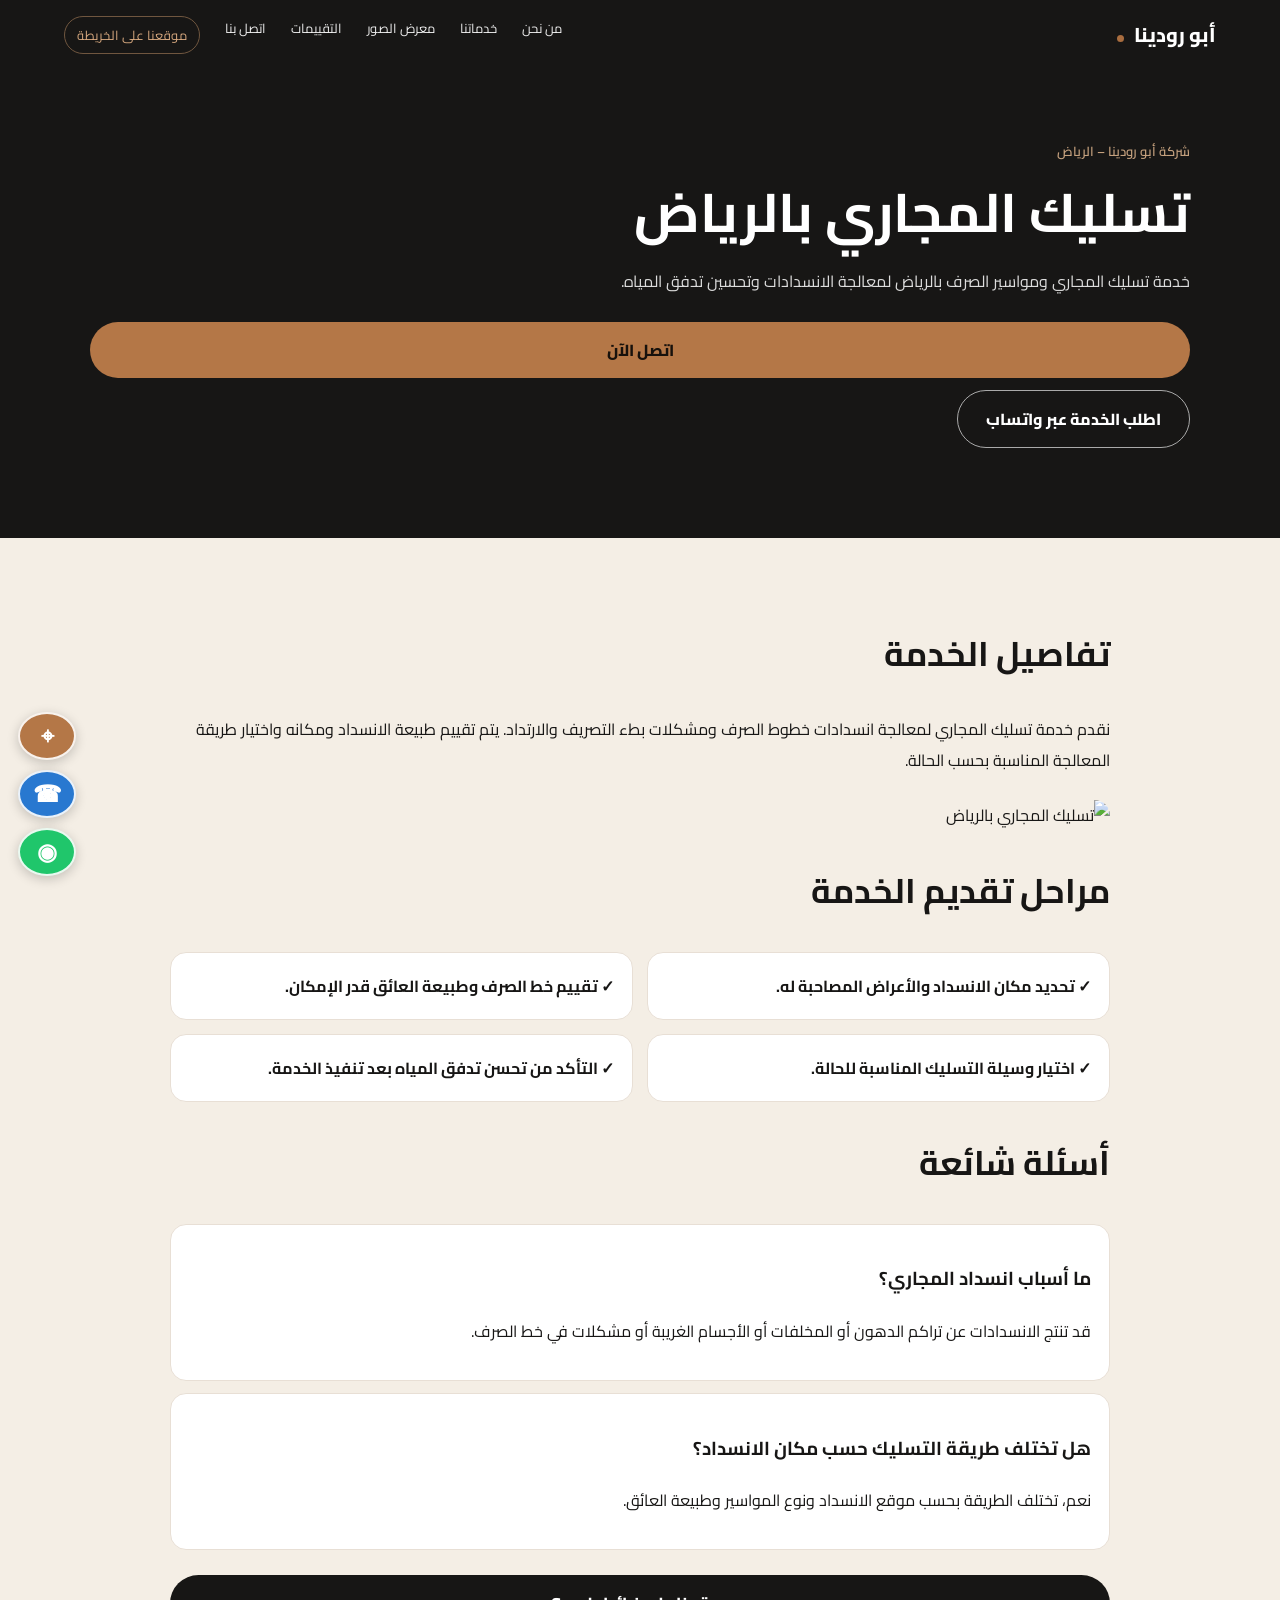
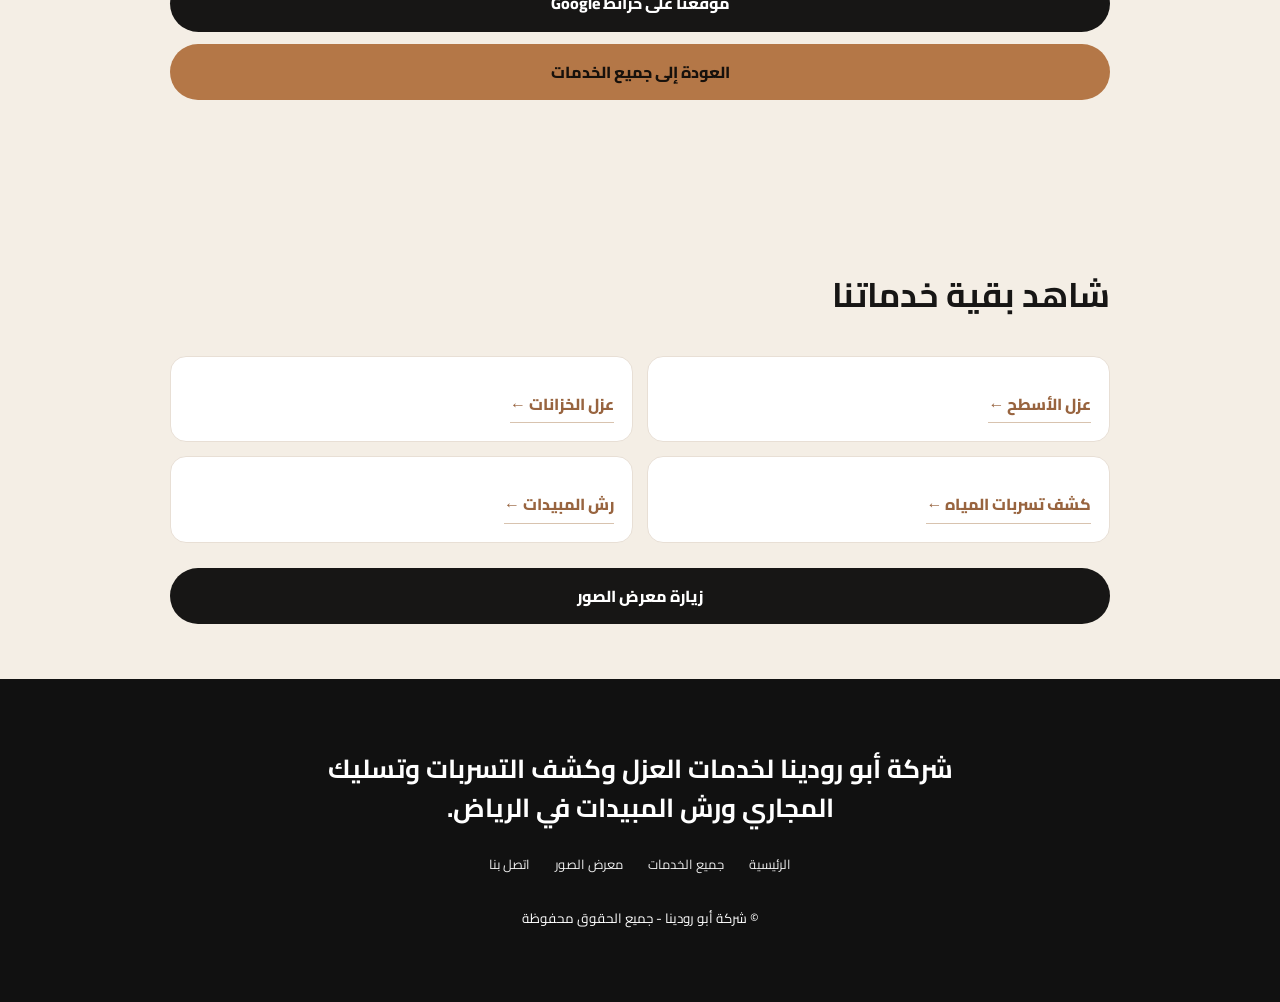
==== drain-unblocking.html @ 05615847 "Add files via upload" ====
<!doctype html><html lang="ar" dir="rtl"><head><meta charset="utf-8"><meta name="viewport" content="width=device-width,initial-scale=1"><meta name="description" content="خدمة تسليك المجاري ومواسير الصرف بالرياض لمعالجة الانسدادات وتحسين تدفق المياه."><meta name="robots" content="index,follow"><title>تسليك مجاري بالرياض | شركة أبو رودينا</title><link rel="canonical" href="drain-unblocking.html"><link rel="preconnect" href="https://fonts.googleapis.com"><link rel="preconnect" href="https://fonts.gstatic.com" crossorigin><link href="https://fonts.googleapis.com/css2?family=Cairo:wght@400;500;600;700;800&display=swap" rel="stylesheet"><link rel="stylesheet" href="style.css"></head><body><header class="top"><a class="brand" href="index.html">أبو رودينا <i></i></a><button class="menu" aria-label="القائمة" onclick="document.querySelector('.nav').classList.toggle('show')">☰</button><nav class="nav"><a href="index.html#about">من نحن</a><a href="index.html#services">خدماتنا</a><a href="gallery.html">معرض الصور</a><a href="index.html#reviews">التقييمات</a><a href="index.html#contact">اتصل بنا</a><a class="nav-map" href="https://maps.app.goo.gl/2S4FgD38tstgcXM7A?g_st=ac" target="_blank" rel="noopener">موقعنا على الخريطة</a></nav></header><main><section class="service-hero"><span class="eyebrow">شركة أبو رودينا – الرياض</span><h1>تسليك المجاري بالرياض</h1><p>خدمة تسليك المجاري ومواسير الصرف بالرياض لمعالجة الانسدادات وتحسين تدفق المياه.</p><div class="service-cta"><a class="btn gold" href="tel:+966548781454">اتصل الآن</a><a class="btn outline" href="https://wa.me/966548781454?text=%D8%A7%D9%84%D8%B3%D9%84%D8%A7%D9%85%20%D8%B9%D9%84%D9%8A%D9%83%D9%85%D8%8C%20%D8%A3%D8%B1%D9%8A%D8%AF%20%D8%A7%D9%84%D8%A7%D8%B3%D8%AA%D9%81%D8%B3%D8%A7%D8%B1%20%D8%B9%D9%86%20%D8%AA%D8%B3%D9%84%D9%8A%D9%83%20%D8%A7%D9%84%D9%85%D8%AC%D8%A7%D8%B1%D9%8A%20%D8%A8%D8%A7%D9%84%D8%B1%D9%8A%D8%A7%D8%B6" target="_blank" rel="noopener">اطلب الخدمة عبر واتساب</a></div></section><section class="service-content"><h2>تفاصيل الخدمة</h2><p>نقدم خدمة تسليك المجاري لمعالجة انسدادات خطوط الصرف ومشكلات بطء التصريف والارتداد. يتم تقييم طبيعة الانسداد ومكانه واختيار طريقة المعالجة المناسبة بحسب الحالة.</p><img class="service-photo" src="https://images.unsplash.com/photo-1585704032915-c3400ca199e7?auto=format&fit=crop&w=1400&q=85" alt="تسليك المجاري بالرياض" loading="lazy"><h2>مراحل تقديم الخدمة</h2><div class="service-points"><article><strong>✓ تحديد مكان الانسداد والأعراض المصاحبة له.</strong></article><article><strong>✓ تقييم خط الصرف وطبيعة العائق قدر الإمكان.</strong></article><article><strong>✓ اختيار وسيلة التسليك المناسبة للحالة.</strong></article><article><strong>✓ التأكد من تحسن تدفق المياه بعد تنفيذ الخدمة.</strong></article></div><h2>أسئلة شائعة</h2><article class="faq-item"><h3>ما أسباب انسداد المجاري؟</h3><p>قد تنتج الانسدادات عن تراكم الدهون أو المخلفات أو الأجسام الغريبة أو مشكلات في خط الصرف.</p></article><article class="faq-item"><h3>هل تختلف طريقة التسليك حسب مكان الانسداد؟</h3><p>نعم، تختلف الطريقة بحسب موقع الانسداد ونوع المواسير وطبيعة العائق.</p></article><div class="service-cta"><a class="btn dark" href="https://maps.app.goo.gl/2S4FgD38tstgcXM7A?g_st=ac" target="_blank" rel="noopener">موقعنا على خرائط Google</a><a class="btn gold" href="index.html#services">العودة إلى جميع الخدمات</a></div></section><section class="service-content related-services"><h2>شاهد بقية خدماتنا</h2><div class="service-points"><article><a class="service-link" href="roof-insulation.html">عزل الأسطح ←</a></article><article><a class="service-link" href="tank-insulation.html">عزل الخزانات ←</a></article><article><a class="service-link" href="water-leak-detection.html">كشف تسربات المياه ←</a></article><article><a class="service-link" href="pesticide-spraying.html">رش المبيدات ←</a></article></div><a class="btn dark" href="gallery.html">زيارة معرض الصور</a></section></main><footer><h2>شركة أبو رودينا لخدمات العزل وكشف التسربات وتسليك المجاري ورش المبيدات في الرياض.</h2><div class="footer-links"><a href="index.html">الرئيسية</a><a href="index.html#services">جميع الخدمات</a><a href="gallery.html">معرض الصور</a><a href="index.html#contact">اتصل بنا</a></div><small>© شركة أبو رودينا - جميع الحقوق محفوظة</small></footer><a class="float phone" href="tel:+966548781454" aria-label="اتصل الآن">☎</a><a class="float whatsapp" href="https://wa.me/966548781454" target="_blank" rel="noopener" aria-label="واتساب">◉</a><a class="float map" href="https://maps.app.goo.gl/2S4FgD38tstgcXM7A?g_st=ac" target="_blank" rel="noopener" aria-label="موقعنا على الخريطة">⌖</a><script src="script.js"></script></body></html>
---- style.css ----
:root{--cream:#f4eee5;--ink:#171615;--gold:#a96d3f;--muted:#77716b}*{box-sizing:border-box}html{scroll-behavior:smooth}body{margin:0;font-family:'Cairo',sans-serif;background:var(--cream);color:var(--ink);line-height:1.9}.top{height:70px;background:#171615;color:white;display:flex;align-items:center;justify-content:space-between;padding:0 6%;position:sticky;top:0;z-index:20}.brand{font-size:20px;font-weight:800;color:white;text-decoration:none}.brand i{display:inline-block;width:7px;height:7px;border-radius:50%;background:var(--gold);margin-right:6px}.nav{display:flex;gap:25px}.nav a,footer a{color:#eee;text-decoration:none;font-size:13px}.menu{display:none;background:none;border:1px solid #777;color:white;border-radius:50%;padding:8px}.hero{min-height:850px;position:relative;background:#28231f url('https://images.unsplash.com/photo-1584622650111-993a426fbf0a?auto=format&fit=crop&w=1800&q=90') center/cover;color:white}.hero-shade{position:absolute;inset:0;background:linear-gradient(90deg,rgba(0,0,0,.72),rgba(0,0,0,.55)),linear-gradient(0deg,rgba(0,0,0,.45),transparent)}.hero-inner{position:relative;max-width:1180px;margin:auto;padding:95px 7% 65px;text-align:right}.eyebrow{font-size:13px;color:#c5a17e;font-weight:600}.hero h1{font-size:clamp(42px,6vw,72px);line-height:1.25;margin:24px 0 18px;font-weight:500}.hero-inner>p{max-width:570px;color:#ddd;font-size:16px}.actions{display:flex;gap:12px;margin:28px 0 35px}.btn{display:inline-flex;justify-content:center;align-items:center;border:0;border-radius:40px;padding:13px 28px;font-family:inherit;font-weight:800;text-decoration:none;cursor:pointer}.light{background:#f5efe7;color:#211e1b}.outline{border:1px solid #aaa;color:white}.gold{background:#b47747;color:#17110c;width:100%;font-size:16px}.dark{background:#171615;color:white;width:100%}.request{background:rgba(18,17,16,.88);border:1px solid #4a4540;border-radius:24px;padding:24px;max-width:490px}.request h2{margin:0;font-size:25px}.request p{color:#aaa;font-size:13px;margin:0 0 18px}.request input,.request select,.contact-form input,.contact-form textarea{width:100%;border:1px solid #d4cec6;border-radius:15px;padding:14px;margin:6px 0;background:#f2eee8;font-family:inherit;text-align:right}.section{padding:95px max(7%,calc((100% - 1120px)/2))}.about{display:grid;grid-template-columns:1fr 1.1fr;gap:55px;align-items:center}.about-img{min-height:470px;border-radius:30px;background:url('https://images.unsplash.com/photo-1504307651254-35680f356dfd?auto=format&fit=crop&w=1000&q=85') center/cover}.section h2{font-size:clamp(28px,3.2vw,42px);line-height:1.4;margin:12px 0 24px}.section p{color:#706a64}.brown{color:#a47a59}.stats{display:flex;gap:45px;margin-top:35px}.stats div{border-right:2px solid #ddd;padding-right:20px}.stats b{display:block;font-size:32px;color:#a8754d}.stats small{font-size:11px;color:#888}.services{text-align:right}.services>h2{max-width:570px}.cards{display:grid;grid-template-columns:repeat(2,1fr);gap:25px;margin-top:35px}.service{background:white;border-radius:22px;overflow:hidden;box-shadow:0 8px 25px #0000000b}.service img{width:100%;height:260px;object-fit:cover}.service div{padding:20px 24px 25px}.service small{color:#a77a59}.service h3{font-size:23px;margin:4px 0}.service p{font-size:14px;margin:0}.work{background:#151413;color:white}.work h2{max-width:550px}.work p{color:#bbb;max-width:600px}.gallery{display:grid;grid-template-columns:repeat(3,1fr);gap:18px;margin-top:35px}.gallery img{width:100%;height:260px;object-fit:cover;border-radius:20px}.coverage{background:#151413;color:white}.areas{display:grid;grid-template-columns:repeat(2,1fr);gap:35px}.areas article{border-right:1px solid #695344;padding:10px 22px}.areas small{color:#b58b68}.areas h3{font-size:22px;margin:8px 0}.areas p{color:#bcb6b0}.reviews h2{max-width:500px}.review-grid{display:grid;grid-template-columns:repeat(3,1fr);gap:18px}.review-grid blockquote{margin:0;background:#fff;border-radius:20px;padding:25px;box-shadow:0 5px 18px #0000000a}.stars{color:#ad794e;letter-spacing:3px}.review-grid p{font-size:14px}.review-grid b{font-size:15px}.contact{display:grid;grid-template-columns:1fr 1fr;gap:15px 60px}.contact h2,.contact>p,.contact>.eyebrow{grid-column:1}.email{background:#fff;border:1px solid #ddd4c9;border-radius:24px;padding:25px;grid-column:1}.email b{direction:ltr;display:inline-block;margin-top:10px}.contact-form{grid-column:2;grid-row:1/5;background:#fff;border-radius:24px;padding:25px;align-self:center}footer{background:#111;color:white;padding:70px 8%;text-align:center}footer h2{max-width:650px;margin:0 auto 25px;font-size:26px;line-height:1.5}.footer-links{display:flex;justify-content:center;gap:25px;margin:25px}.float{position:fixed;bottom:25px;z-index:30;width:54px;height:54px;border-radius:50%;display:grid;place-items:center;color:white;text-decoration:none;font-size:25px;box-shadow:0 4px 14px #0003}.whatsapp{left:20px;background:#20c66b}.phone{left:20px;bottom:90px;background:#2475d4}@media(max-width:700px){.top{height:60px}.menu{display:block}.nav{display:none;position:absolute;top:60px;right:0;left:0;background:#171615;padding:18px;flex-direction:column;gap:10px}.nav.show{display:flex}.hero{min-height:0}.hero-inner{padding:75px 6% 45px}.hero h1{font-size:43px}.hero-inner>p{font-size:14px}.request{padding:18px}.section{padding:65px 6%}.about{grid-template-columns:1fr;gap:25px}.about-img{min-height:260px;grid-row:1}.stats{gap:18px;justify-content:space-between}.stats b{font-size:26px}.cards{grid-template-columns:1fr}.service img{height:220px}.gallery{grid-template-columns:1fr 1fr;gap:10px}.gallery img{height:190px}.areas{grid-template-columns:1fr;gap:18px}.review-grid{grid-template-columns:1fr}.contact{display:block}.contact-form{margin-top:20px}.email{margin-top:20px}footer{padding:55px 7%}footer h2{font-size:22px}.footer-links{flex-wrap:wrap}.float{width:48px;height:48px}}

/* Reviews and contact actions */
.nav-map{color:#d5a77e!important;border:1px solid #70563f;padding:6px 12px;border-radius:20px}
.review-grid{margin-top:30px}
.review-card{background:#fff;border:1px solid #e8dfd5;border-radius:22px;padding:25px;box-shadow:0 8px 24px #0000000a}
.review-card .stars{font-size:22px;margin-bottom:12px}
.review-card p{font-size:15px;color:#514b45;line-height:2}
.review-card b{display:block;margin-top:18px;color:#211e1b}
.reviews .actions{flex-wrap:wrap}
.reviews .actions .btn{width:auto}
.float{font-size:13px;font-weight:800;padding:0 12px;min-width:58px}
@media(max-width:700px){.reviews .actions{display:grid;grid-template-columns:1fr}.reviews .actions .btn{width:100%}.nav-map{border:0;padding:0}}

.review-group{margin:28px 0}.review-group>h3{margin:0 0 16px;color:#b9875b;font-size:1.25rem}.review-category{display:block;color:#a87950;margin-bottom:8px;font-size:.85rem}.stars{letter-spacing:2px;color:#bd8756;font-size:1.1rem;direction:ltr;text-align:right}

/* Mobile-first refinements */
img{max-width:100%;display:block} .top{padding-inline:5%;} .nav a{white-space:nowrap}
.hero{min-height:720px;background-position:center}.hero-inner{max-width:1120px}.hero h1{max-width:760px;text-wrap:balance}.hero-inner>p{line-height:2;max-width:620px}.request{box-shadow:0 14px 40px #0005}.request input,.request select,.contact-form input,.contact-form textarea{font-size:16px;min-height:48px}
.service{height:100%;display:flex;flex-direction:column}.service img{aspect-ratio:16/9;height:auto;object-fit:cover}.service div{flex:1}.gallery img{aspect-ratio:4/3;height:auto}.review-grid{grid-template-columns:repeat(2,minmax(0,1fr));align-items:stretch}.review-card{height:100%}.review-card p{overflow-wrap:anywhere}.mobile-actions{display:none}
@media(max-width:700px){
 body{font-size:15px;padding-bottom:66px;line-height:1.85}.top{height:58px;padding:0 16px}.brand{font-size:18px}.menu{display:grid;place-items:center;width:40px;height:40px;font-size:18px}.nav{top:58px;max-height:calc(100vh - 58px);overflow:auto;padding:12px 18px 18px;box-shadow:0 12px 20px #0004}.nav a{display:block;padding:9px 4px;font-size:14px;border-bottom:1px solid #ffffff12}.nav .nav-map{border:0!important}
 .hero{min-height:0;background-position:58% center}.hero-shade{background:linear-gradient(180deg,rgba(0,0,0,.72),rgba(0,0,0,.62))}.hero-inner{padding:48px 18px 28px}.eyebrow{font-size:12px}.hero h1{font-size:clamp(32px,9vw,43px);line-height:1.3;margin:15px 0}.hero-inner>p{font-size:14px;line-height:1.9;margin:0}.actions{gap:9px;flex-wrap:wrap;margin:20px 0}.hero .actions .btn{flex:1 1 42%;padding:12px 10px;font-size:13px}.request{max-width:none;padding:16px;border-radius:18px;margin-top:22px}.request h2{font-size:21px}.request p{font-size:12px}.request input,.request select{margin:5px 0;padding:11px 12px;border-radius:12px}
 .section{padding:48px 18px}.section h2{font-size:27px;line-height:1.4;margin:9px 0 16px}.section p{font-size:14px;line-height:1.9}.about{display:flex;flex-direction:column;gap:18px}.about-img{width:100%;min-height:0;aspect-ratio:16/10;border-radius:20px}.stats{gap:8px;margin-top:22px}.stats div{padding-right:10px}.stats b{font-size:20px}.stats small{font-size:10px}
 .cards{grid-template-columns:1fr;gap:15px;margin-top:22px}.service{border-radius:17px}.service img{aspect-ratio:16/10}.service div{padding:15px 17px 18px}.service h3{font-size:20px}.service p{font-size:13px}.gallery{grid-template-columns:repeat(2,minmax(0,1fr));gap:9px;margin-top:20px}.gallery img{aspect-ratio:1/1;border-radius:13px}.gallery img:last-child{grid-column:1/-1;aspect-ratio:16/9}
 .areas{grid-template-columns:1fr;gap:12px}.areas article{padding:8px 14px}.areas h3{font-size:19px}.review-group{margin:22px 0}.review-group>h3{font-size:18px}.review-grid{grid-template-columns:1fr;gap:12px;margin-top:14px}.review-card{padding:18px;border-radius:17px}.review-card .stars{font-size:20px}.review-card p{font-size:14px;line-height:1.9}.reviews .actions .btn{width:100%;font-size:13px;padding:12px}
 .contact{display:flex;flex-direction:column;gap:12px}.contact-form{margin:8px 0 0;padding:17px;border-radius:18px}.email{margin:5px 0;padding:18px}.contact-form input,.contact-form textarea{font-size:16px;padding:11px}.contact-form textarea{min-height:100px}footer{padding:40px 18px 25px}footer h2{font-size:20px}.footer-links{gap:10px 17px;margin:20px 0;flex-wrap:wrap}.footer-links a{font-size:12px}
 .float{display:none}.mobile-actions{display:grid;position:fixed;z-index:50;bottom:0;right:0;left:0;grid-template-columns:repeat(3,1fr);gap:1px;padding:7px max(10px,env(safe-area-inset-right)) calc(7px + env(safe-area-inset-bottom)) max(10px,env(safe-area-inset-left));background:#171615;box-shadow:0 -5px 18px #0003}.mobile-actions a{display:flex;justify-content:center;align-items:center;min-height:44px;border-radius:10px;background:#292622;color:#fff;text-decoration:none;font-size:13px;font-weight:800}.mobile-actions a:nth-child(2){background:#168c50}.mobile-actions a:nth-child(3){background:#a96d3f;color:#171615}
}
@media(min-width:701px) and (max-width:950px){.top{padding-inline:3%}.nav{gap:12px}.nav a{font-size:11px}.section{padding:75px 5%}.hero-inner{padding-inline:6%}}


/* Service detail pages */
.service-link{display:inline-flex;margin-top:14px;color:#98643f;font-weight:800;text-decoration:none;border-bottom:1px solid #d8c3af;padding-bottom:3px}.service-hero{background:#171615;color:#fff;padding:65px max(7%,calc((100% - 1120px)/2));}.service-hero h1{font-size:clamp(32px,5vw,54px);line-height:1.35;margin:12px 0}.service-hero p{color:#ddd;max-width:760px}.service-content{max-width:1120px;margin:auto;padding:55px 7%}.service-content h2{font-size:clamp(24px,3vw,34px)}.service-content .service-photo{width:100%;max-height:420px;object-fit:cover;border-radius:22px;margin:25px 0}.service-points{display:grid;grid-template-columns:repeat(2,minmax(0,1fr));gap:14px;margin:25px 0}.service-points article,.faq-item{background:#fff;border:1px solid #e8dfd5;border-radius:16px;padding:18px}.faq-item{margin:12px 0}.service-cta{display:flex;gap:12px;flex-wrap:wrap;margin:25px 0}.service-cta .btn{min-width:150px}
@media(max-width:700px){.service-hero{padding:42px 18px}.service-content{padding:38px 18px}.service-points{grid-template-columns:1fr}.service-cta{display:grid;grid-template-columns:1fr}.service-cta .btn{width:100%}}

/* Floating quick-contact buttons inspired by the old site */
.float{position:fixed;left:18px;right:auto;z-index:60;width:48px;height:48px;border-radius:50%;display:grid;place-items:center;color:#fff;text-decoration:none;font-size:23px;font-weight:800;box-shadow:0 3px 12px #0003;border:2px solid rgba(255,255,255,.9);transition:transform .2s,box-shadow .2s}
.float:hover{transform:translateY(-3px);box-shadow:0 6px 16px #0004}
.float.whatsapp{bottom:24px;background:#20c66b}
.float.phone{bottom:82px;background:#2878d0}
.float.map{bottom:140px;background:#b47747}
@media(max-width:700px){.float{width:46px;height:46px;left:14px;font-size:22px}.float.whatsapp{bottom:18px}.float.phone{bottom:73px}.float.map{bottom:128px}.mobile-actions{display:none!important}body{padding-bottom:0}}
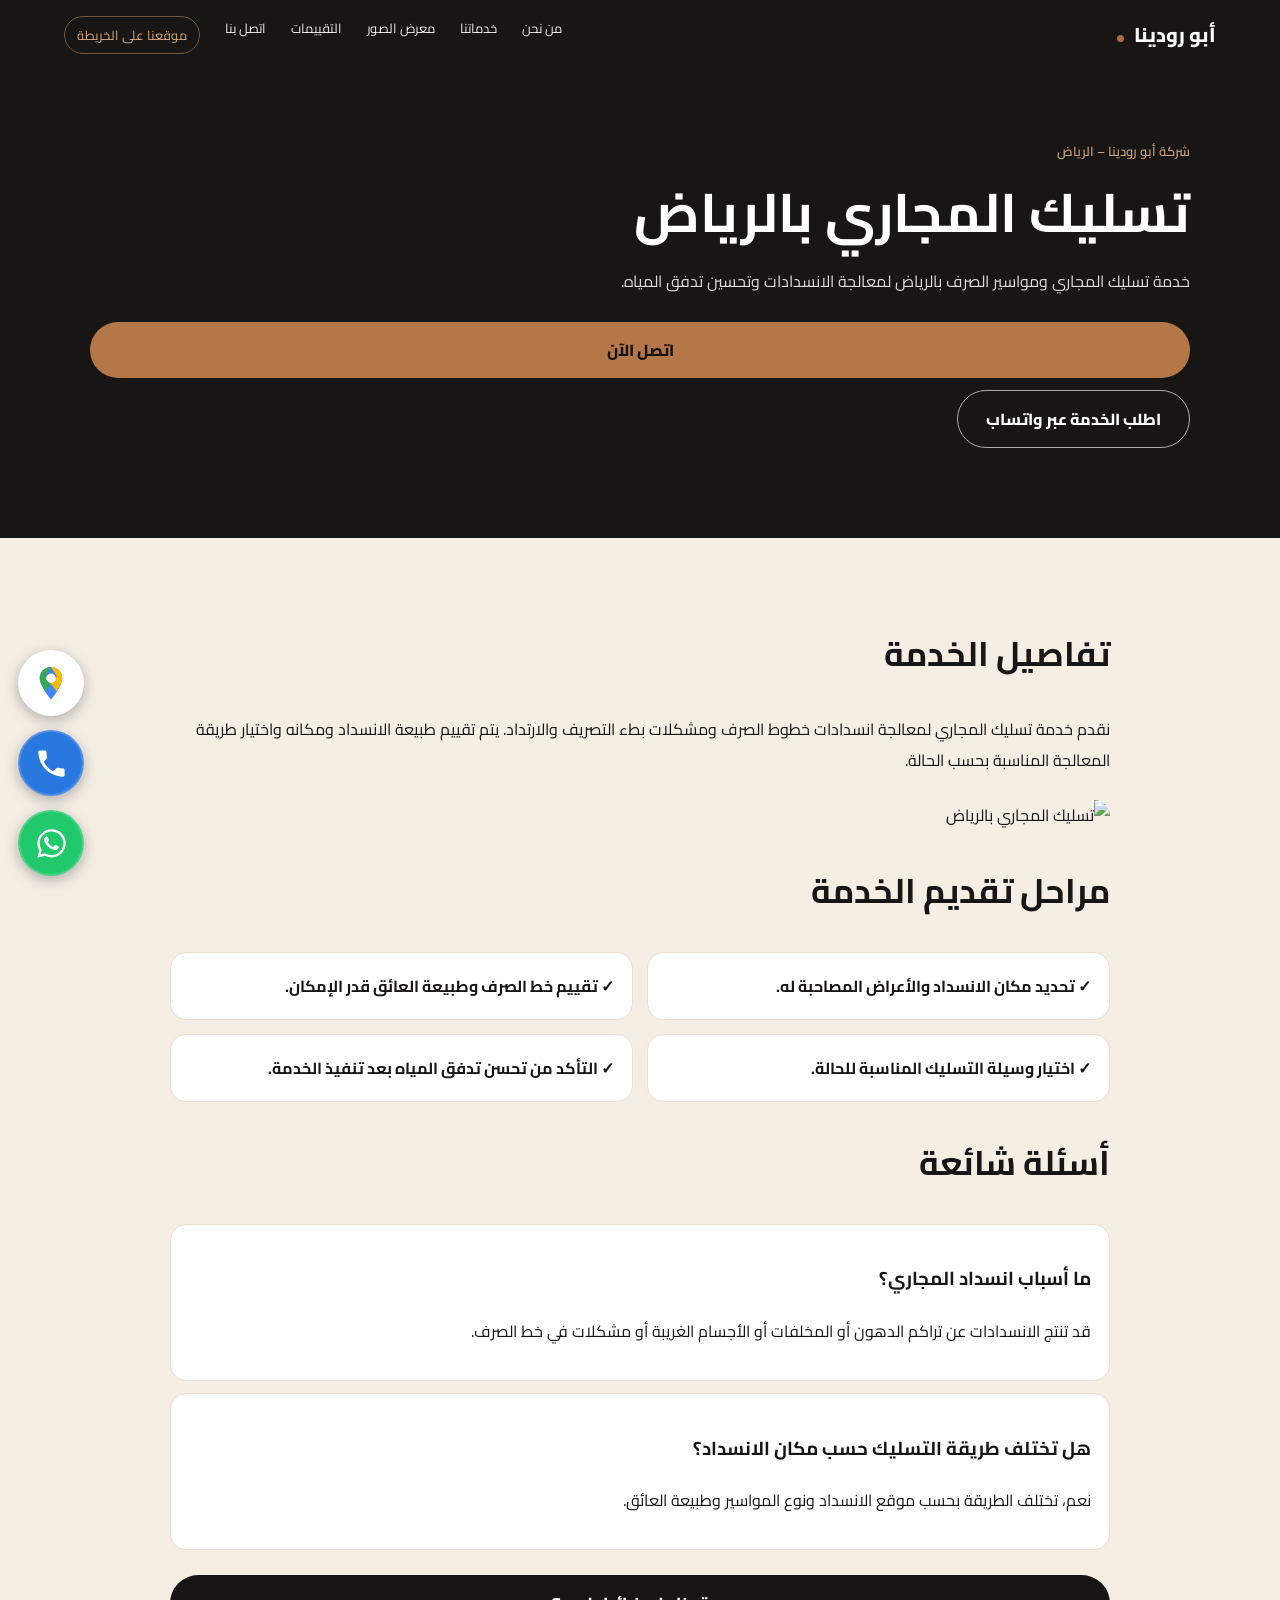
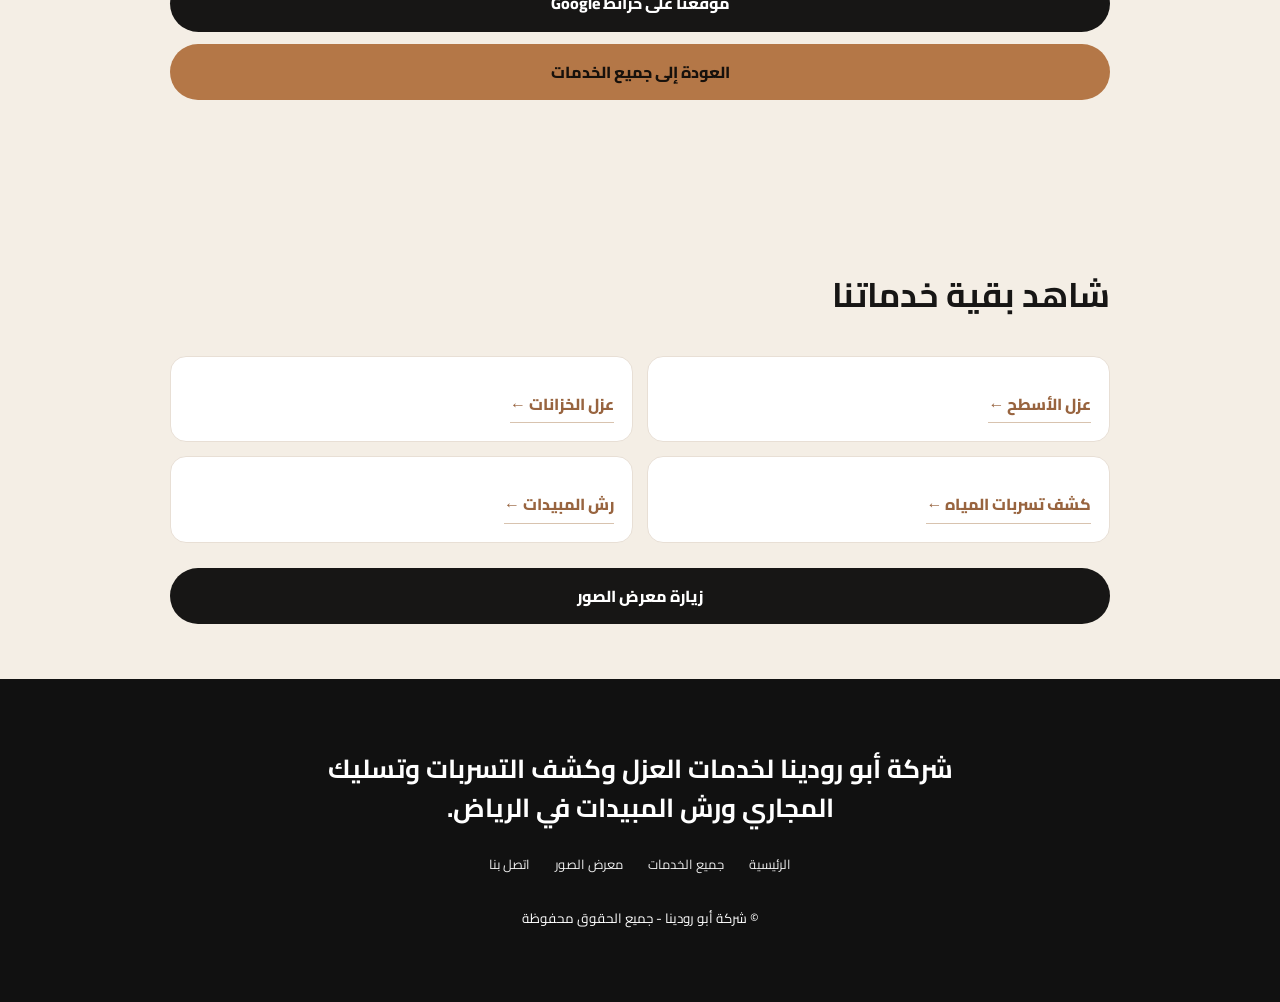
==== commit 81a561c3: "Add files via upload" ====
--- a/drain-unblocking.html
+++ b/drain-unblocking.html
@@ -1 +1,5 @@
-<!doctype html><html lang="ar" dir="rtl"><head><meta charset="utf-8"><meta name="viewport" content="width=device-width,initial-scale=1"><meta name="description" content="خدمة تسليك المجاري ومواسير الصرف بالرياض لمعالجة الانسدادات وتحسين تدفق المياه."><meta name="robots" content="index,follow"><title>تسليك مجاري بالرياض | شركة أبو رودينا</title><link rel="canonical" href="drain-unblocking.html"><link rel="preconnect" href="https://fonts.googleapis.com"><link rel="preconnect" href="https://fonts.gstatic.com" crossorigin><link href="https://fonts.googleapis.com/css2?family=Cairo:wght@400;500;600;700;800&display=swap" rel="stylesheet"><link rel="stylesheet" href="style.css"></head><body><header class="top"><a class="brand" href="index.html">أبو رودينا <i></i></a><button class="menu" aria-label="القائمة" onclick="document.querySelector('.nav').classList.toggle('show')">☰</button><nav class="nav"><a href="index.html#about">من نحن</a><a href="index.html#services">خدماتنا</a><a href="gallery.html">معرض الصور</a><a href="index.html#reviews">التقييمات</a><a href="index.html#contact">اتصل بنا</a><a class="nav-map" href="https://maps.app.goo.gl/2S4FgD38tstgcXM7A?g_st=ac" target="_blank" rel="noopener">موقعنا على الخريطة</a></nav></header><main><section class="service-hero"><span class="eyebrow">شركة أبو رودينا – الرياض</span><h1>تسليك المجاري بالرياض</h1><p>خدمة تسليك المجاري ومواسير الصرف بالرياض لمعالجة الانسدادات وتحسين تدفق المياه.</p><div class="service-cta"><a class="btn gold" href="tel:+966548781454">اتصل الآن</a><a class="btn outline" href="https://wa.me/966548781454?text=%D8%A7%D9%84%D8%B3%D9%84%D8%A7%D9%85%20%D8%B9%D9%84%D9%8A%D9%83%D9%85%D8%8C%20%D8%A3%D8%B1%D9%8A%D8%AF%20%D8%A7%D9%84%D8%A7%D8%B3%D8%AA%D9%81%D8%B3%D8%A7%D8%B1%20%D8%B9%D9%86%20%D8%AA%D8%B3%D9%84%D9%8A%D9%83%20%D8%A7%D9%84%D9%85%D8%AC%D8%A7%D8%B1%D9%8A%20%D8%A8%D8%A7%D9%84%D8%B1%D9%8A%D8%A7%D8%B6" target="_blank" rel="noopener">اطلب الخدمة عبر واتساب</a></div></section><section class="service-content"><h2>تفاصيل الخدمة</h2><p>نقدم خدمة تسليك المجاري لمعالجة انسدادات خطوط الصرف ومشكلات بطء التصريف والارتداد. يتم تقييم طبيعة الانسداد ومكانه واختيار طريقة المعالجة المناسبة بحسب الحالة.</p><img class="service-photo" src="https://images.unsplash.com/photo-1585704032915-c3400ca199e7?auto=format&fit=crop&w=1400&q=85" alt="تسليك المجاري بالرياض" loading="lazy"><h2>مراحل تقديم الخدمة</h2><div class="service-points"><article><strong>✓ تحديد مكان الانسداد والأعراض المصاحبة له.</strong></article><article><strong>✓ تقييم خط الصرف وطبيعة العائق قدر الإمكان.</strong></article><article><strong>✓ اختيار وسيلة التسليك المناسبة للحالة.</strong></article><article><strong>✓ التأكد من تحسن تدفق المياه بعد تنفيذ الخدمة.</strong></article></div><h2>أسئلة شائعة</h2><article class="faq-item"><h3>ما أسباب انسداد المجاري؟</h3><p>قد تنتج الانسدادات عن تراكم الدهون أو المخلفات أو الأجسام الغريبة أو مشكلات في خط الصرف.</p></article><article class="faq-item"><h3>هل تختلف طريقة التسليك حسب مكان الانسداد؟</h3><p>نعم، تختلف الطريقة بحسب موقع الانسداد ونوع المواسير وطبيعة العائق.</p></article><div class="service-cta"><a class="btn dark" href="https://maps.app.goo.gl/2S4FgD38tstgcXM7A?g_st=ac" target="_blank" rel="noopener">موقعنا على خرائط Google</a><a class="btn gold" href="index.html#services">العودة إلى جميع الخدمات</a></div></section><section class="service-content related-services"><h2>شاهد بقية خدماتنا</h2><div class="service-points"><article><a class="service-link" href="roof-insulation.html">عزل الأسطح ←</a></article><article><a class="service-link" href="tank-insulation.html">عزل الخزانات ←</a></article><article><a class="service-link" href="water-leak-detection.html">كشف تسربات المياه ←</a></article><article><a class="service-link" href="pesticide-spraying.html">رش المبيدات ←</a></article></div><a class="btn dark" href="gallery.html">زيارة معرض الصور</a></section></main><footer><h2>شركة أبو رودينا لخدمات العزل وكشف التسربات وتسليك المجاري ورش المبيدات في الرياض.</h2><div class="footer-links"><a href="index.html">الرئيسية</a><a href="index.html#services">جميع الخدمات</a><a href="gallery.html">معرض الصور</a><a href="index.html#contact">اتصل بنا</a></div><small>© شركة أبو رودينا - جميع الحقوق محفوظة</small></footer><a class="float phone" href="tel:+966548781454" aria-label="اتصل الآن">☎</a><a class="float whatsapp" href="https://wa.me/966548781454" target="_blank" rel="noopener" aria-label="واتساب">◉</a><a class="float map" href="https://maps.app.goo.gl/2S4FgD38tstgcXM7A?g_st=ac" target="_blank" rel="noopener" aria-label="موقعنا على الخريطة">⌖</a><script src="script.js"></script></body></html>+<!doctype html><html lang="ar" dir="rtl"><head><meta charset="utf-8"><meta name="viewport" content="width=device-width,initial-scale=1"><meta name="description" content="خدمة تسليك المجاري ومواسير الصرف بالرياض لمعالجة الانسدادات وتحسين تدفق المياه."><meta name="robots" content="index,follow"><title>تسليك مجاري بالرياض | شركة أبو رودينا</title><link rel="canonical" href="drain-unblocking.html"><link rel="preconnect" href="https://fonts.googleapis.com"><link rel="preconnect" href="https://fonts.gstatic.com" crossorigin><link href="https://fonts.googleapis.com/css2?family=Cairo:wght@400;500;600;700;800&display=swap" rel="stylesheet"><link rel="stylesheet" href="style.css"></head><body><header class="top"><a class="brand" href="index.html">أبو رودينا <i></i></a><button class="menu" aria-label="القائمة" onclick="document.querySelector('.nav').classList.toggle('show')">☰</button><nav class="nav"><a href="index.html#about">من نحن</a><a href="index.html#services">خدماتنا</a><a href="gallery.html">معرض الصور</a><a href="index.html#reviews">التقييمات</a><a href="index.html#contact">اتصل بنا</a><a class="nav-map" href="https://maps.app.goo.gl/2S4FgD38tstgcXM7A?g_st=ac" target="_blank" rel="noopener">موقعنا على الخريطة</a></nav></header><main><section class="service-hero"><span class="eyebrow">شركة أبو رودينا – الرياض</span><h1>تسليك المجاري بالرياض</h1><p>خدمة تسليك المجاري ومواسير الصرف بالرياض لمعالجة الانسدادات وتحسين تدفق المياه.</p><div class="service-cta"><a class="btn gold" href="tel:+966548781454">اتصل الآن</a><a class="btn outline" href="https://wa.me/966548781454?text=%D8%A7%D9%84%D8%B3%D9%84%D8%A7%D9%85%20%D8%B9%D9%84%D9%8A%D9%83%D9%85%D8%8C%20%D8%A3%D8%B1%D9%8A%D8%AF%20%D8%A7%D9%84%D8%A7%D8%B3%D8%AA%D9%81%D8%B3%D8%A7%D8%B1%20%D8%B9%D9%86%20%D8%AA%D8%B3%D9%84%D9%8A%D9%83%20%D8%A7%D9%84%D9%85%D8%AC%D8%A7%D8%B1%D9%8A%20%D8%A8%D8%A7%D9%84%D8%B1%D9%8A%D8%A7%D8%B6" target="_blank" rel="noopener">اطلب الخدمة عبر واتساب</a></div></section><section class="service-content"><h2>تفاصيل الخدمة</h2><p>نقدم خدمة تسليك المجاري لمعالجة انسدادات خطوط الصرف ومشكلات بطء التصريف والارتداد. يتم تقييم طبيعة الانسداد ومكانه واختيار طريقة المعالجة المناسبة بحسب الحالة.</p><img class="service-photo" src="https://images.unsplash.com/photo-1585704032915-c3400ca199e7?auto=format&fit=crop&w=1400&q=85" alt="تسليك المجاري بالرياض" loading="lazy"><h2>مراحل تقديم الخدمة</h2><div class="service-points"><article><strong>✓ تحديد مكان الانسداد والأعراض المصاحبة له.</strong></article><article><strong>✓ تقييم خط الصرف وطبيعة العائق قدر الإمكان.</strong></article><article><strong>✓ اختيار وسيلة التسليك المناسبة للحالة.</strong></article><article><strong>✓ التأكد من تحسن تدفق المياه بعد تنفيذ الخدمة.</strong></article></div><h2>أسئلة شائعة</h2><article class="faq-item"><h3>ما أسباب انسداد المجاري؟</h3><p>قد تنتج الانسدادات عن تراكم الدهون أو المخلفات أو الأجسام الغريبة أو مشكلات في خط الصرف.</p></article><article class="faq-item"><h3>هل تختلف طريقة التسليك حسب مكان الانسداد؟</h3><p>نعم، تختلف الطريقة بحسب موقع الانسداد ونوع المواسير وطبيعة العائق.</p></article><div class="service-cta"><a class="btn dark" href="https://maps.app.goo.gl/2S4FgD38tstgcXM7A?g_st=ac" target="_blank" rel="noopener">موقعنا على خرائط Google</a><a class="btn gold" href="index.html#services">العودة إلى جميع الخدمات</a></div></section><section class="service-content related-services"><h2>شاهد بقية خدماتنا</h2><div class="service-points"><article><a class="service-link" href="roof-insulation.html">عزل الأسطح ←</a></article><article><a class="service-link" href="tank-insulation.html">عزل الخزانات ←</a></article><article><a class="service-link" href="water-leak-detection.html">كشف تسربات المياه ←</a></article><article><a class="service-link" href="pesticide-spraying.html">رش المبيدات ←</a></article></div><a class="btn dark" href="gallery.html">زيارة معرض الصور</a></section></main><footer><h2>شركة أبو رودينا لخدمات العزل وكشف التسربات وتسليك المجاري ورش المبيدات في الرياض.</h2><div class="footer-links"><a href="index.html">الرئيسية</a><a href="index.html#services">جميع الخدمات</a><a href="gallery.html">معرض الصور</a><a href="index.html#contact">اتصل بنا</a></div><small>© شركة أبو رودينا - جميع الحقوق محفوظة</small></footer><div class="quick-actions" aria-label="التواصل السريع">
+<a class="quick-action quick-whatsapp" href="https://wa.me/966548781454" target="_blank" rel="noopener" aria-label="تواصل عبر واتساب" title="واتساب">
+<svg viewBox="0 0 32 32" aria-hidden="true"><path fill="currentColor" d="M16.02 3C8.86 3 3.03 8.77 3.03 15.88c0 2.27.6 4.49 1.75 6.44L3 29l6.86-1.78a13.1 13.1 0 0 0 6.15 1.53h.01c7.16 0 12.99-5.78 12.99-12.88A12.8 12.8 0 0 0 16.02 3Zm0 23.57h-.01a10.9 10.9 0 0 1-5.55-1.51l-.4-.24-4.07 1.06 1.09-3.94-.26-.41a10.65 10.65 0 0 1-1.66-5.65c0-5.96 4.89-10.81 10.87-10.81 2.9 0 5.63 1.12 7.68 3.16a10.7 10.7 0 0 1 3.18 7.65c0 5.96-4.89 10.81-10.87 10.81Zm5.97-8.1c-.33-.16-1.94-.95-2.24-1.06-.3-.11-.52-.16-.74.16-.22.33-.85 1.06-1.04 1.28-.19.22-.38.25-.71.08-.33-.16-1.38-.51-2.63-1.62-.97-.86-1.63-1.92-1.82-2.25-.19-.33-.02-.51.14-.67.15-.15.33-.38.49-.57.16-.19.22-.33.33-.55.11-.22.05-.41-.03-.57-.08-.16-.74-1.77-1.02-2.42-.27-.64-.54-.55-.74-.56l-.63-.01c-.22 0-.57.08-.87.41-.3.33-1.14 1.11-1.14 2.71s1.17 3.14 1.33 3.36c.16.22 2.3 3.5 5.57 4.91.78.34 1.39.54 1.86.69.78.25 1.49.22 2.05.13.63-.09 1.94-.79 2.21-1.55.27-.76.27-1.41.19-1.55-.08-.14-.3-.22-.63-.38Z"/></svg></a>
+<a class="quick-action quick-phone" href="tel:+966548781454" aria-label="اتصل الآن" title="اتصال"><svg viewBox="0 0 24 24" aria-hidden="true"><path fill="currentColor" d="M6.62 10.79a15.05 15.05 0 0 0 6.59 6.59l2.2-2.2a1 1 0 0 1 1.02-.24c1.12.37 2.33.56 3.57.56.55 0 1 .45 1 1V20c0 .55-.45 1-1 1C10.61 21 3 13.39 3 4c0-.55.45-1 1-1h3.5c.55 0 1 .45 1 1 0 1.24.19 2.45.56 3.57a1 1 0 0 1-.25 1.02l-2.19 2.2Z"/></svg></a>
+<a class="quick-action quick-map" href="https://maps.app.goo.gl/2S4FgD38tstgcXM7A?g_st=ac" target="_blank" rel="noopener" aria-label="افتح موقعنا على خرائط Google" title="الخريطة"><svg viewBox="0 0 32 32" aria-hidden="true"><path fill="#4285F4" d="M16 2.5c-5.25 0-9.5 4.25-9.5 9.5 0 6.8 9.5 18 9.5 18s9.5-11.2 9.5-18c0-5.25-4.25-9.5-9.5-9.5Z"/><path fill="#34A853" d="M16 2.5a9.5 9.5 0 0 0-9.5 9.5c0 3.2 2.4 7.4 4.8 10.9l5.4-7.2-5.7-5.1Z"/><path fill="#FBBC04" d="M16 2.5a9.5 9.5 0 0 1 9.5 9.5c0 3.2-2.4 7.4-4.8 10.9l-5.4-7.2 5.7-5.1Z"/><circle cx="16" cy="12" r="4" fill="#fff"/></svg></a></div><script src="script.js"></script></body></html>
--- a/style.css
+++ b/style.css
@@ -41,3 +41,17 @@
 .float.phone{bottom:82px;background:#2878d0}
 .float.map{bottom:140px;background:#b47747}
 @media(max-width:700px){.float{width:46px;height:46px;left:14px;font-size:22px}.float.whatsapp{bottom:18px}.float.phone{bottom:73px}.float.map{bottom:128px}.mobile-actions{display:none!important}body{padding-bottom:0}}
+
+
+/* Fixed round contact buttons matching the original mobile site */
+.quick-actions{position:fixed;left:18px;bottom:24px;z-index:9999;display:flex;flex-direction:column-reverse;align-items:center;gap:14px;pointer-events:none}
+.quick-action{width:66px;height:66px;border-radius:50%;display:flex;align-items:center;justify-content:center;color:#fff;text-decoration:none;box-shadow:0 4px 14px rgba(0,0,0,.28);border:2px solid rgba(255,255,255,.18);pointer-events:auto;transition:transform .18s,box-shadow .18s}
+.quick-action:hover{transform:translateY(-3px);box-shadow:0 7px 18px rgba(0,0,0,.3)}
+.quick-action svg{width:35px;height:35px;display:block}
+.quick-whatsapp{background:#20c96b}
+.quick-phone{background:#2878df}
+.quick-map{background:#fff;color:#4285f4}
+.quick-map svg{width:38px;height:38px}
+@media(max-width:700px){.quick-actions{left:18px;bottom:28px;gap:14px}.quick-action{width:64px;height:64px}.quick-action svg{width:34px;height:34px}.quick-map svg{width:38px;height:38px}}
+/* Prevent mobile layout rules from hiding the quick action buttons */
+@media(max-width:700px){.quick-actions,.quick-action{display:flex!important}}
